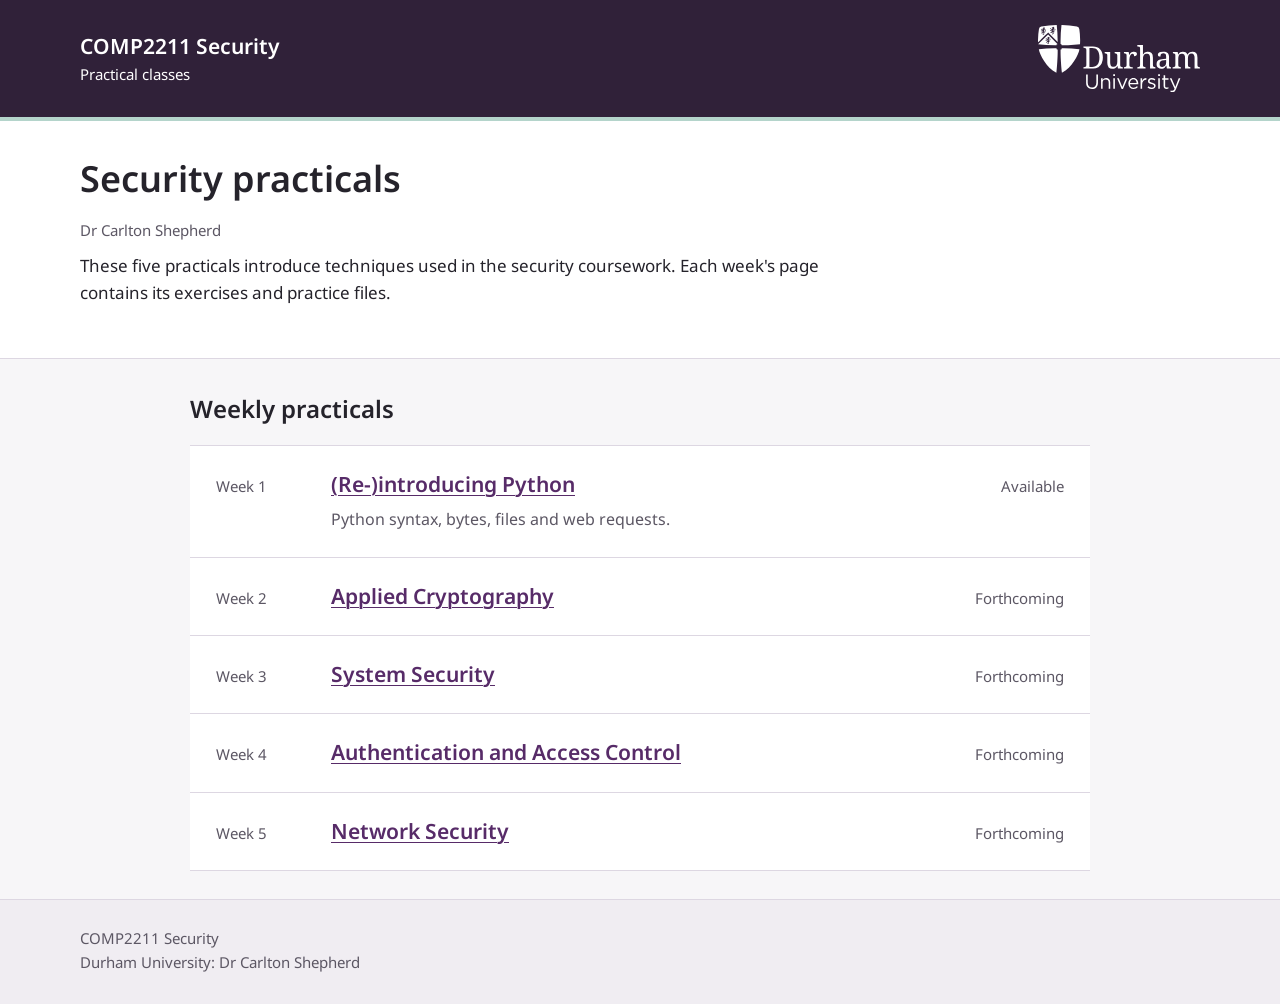
==== index.html @ 73ac0709 "Update" ====
<!DOCTYPE html>
<html lang="en-GB">
<head>
<meta charset="utf-8">
<meta name="viewport" content="width=device-width, initial-scale=1">
<meta name="color-scheme" content="light">
<title>Security practicals | COMP2211 Security | Durham University</title>
<link rel="stylesheet" href="assets/style.css">
</head>
<body>
<a class="skip-link" href="#main">Skip to content</a>
<header class="masthead"><div class="wrap">
<div class="brand">COMP2211 Security<small>Practical classes</small></div>

<img class="durham-logo" src="assets/durham-logo.svg" width="162" alt="Durham University">
</div></header>
<main id="main"><section class="hero"><div class="wrap"><h1>Security practicals</h1><p class="course" style="margin-top:18px">Dr Carlton Shepherd</p><p>These five practicals introduce techniques used in the security coursework. Each week's page contains its exercises and practice files.</p></div></section>
<section class="wrap course-index" aria-labelledby="weeks"><h2 id="weeks">Weekly practicals</h2><ol class="week-list"><li><p class="week-label">Week 1</p><div class="week-content"><h3><a href="week1/index.html">(Re-)introducing Python</a></h3><p class="week-description">Python syntax, bytes, files and web requests.</p></div><p class="week-status">Available</p></li>
<li><p class="week-label">Week 2</p><div class="week-content"><h3><a href="week2/index.html">Applied Cryptography</a></h3></div><p class="week-status">Forthcoming</p></li>
<li><p class="week-label">Week 3</p><div class="week-content"><h3><a href="week3/index.html">System Security</a></h3></div><p class="week-status">Forthcoming</p></li>
<li><p class="week-label">Week 4</p><div class="week-content"><h3><a href="week4/index.html">Authentication and Access Control</a></h3></div><p class="week-status">Forthcoming</p></li>
<li><p class="week-label">Week 5</p><div class="week-content"><h3><a href="week5/index.html">Network Security</a></h3></div><p class="week-status">Forthcoming</p></li>
</ol></section></main>
<footer><div class="wrap"><p>COMP2211 Security<br>Durham University: Dr Carlton Shepherd</p></div></footer>
</body>
</html>
---- assets/style.css ----
@font-face{font-family:"Noto Sans";font-style:normal;font-weight:100 900;font-display:swap;src:url("fonts/noto-sans.ttf") format("truetype")}
:root{--ink:#25232b;--muted:#5c5764;--purple:#572b68;--line:#ddd7e2;--paper:#f7f6f8;--teal:#176d70}
*{box-sizing:border-box}
html{scroll-padding-top:24px}
body{margin:0;background:var(--paper);color:var(--ink);font:17px/1.6 "Noto Sans",Arial,sans-serif}
a{color:var(--purple);text-underline-offset:3px}
a:hover{text-decoration-thickness:2px}
a:focus-visible,summary:focus-visible,button:focus-visible{outline:3px solid var(--teal);outline-offset:5px}
u{text-underline-offset:3px;text-decoration-thickness:1px}
.wrap{width:min(1120px,100% - 48px);margin-inline:auto}
.skip-link{position:absolute;top:-100px;left:16px;background:white;padding:12px;z-index:10}
.skip-link:focus{top:12px}
.masthead{background:#302139;color:white;border-bottom:4px solid #b4d4cb}
.masthead .wrap{display:flex;align-items:center;justify-content:space-between;gap:24px;padding-block:25px}
.brand{font-weight:600;font-size:21px;line-height:1.2}
.brand small{display:block;font-size:15px;font-weight:400;margin-top:5px}
.masthead nav{display:flex;gap:24px;margin-left:auto;font-size:15px;white-space:nowrap}
.masthead a{color:white}
.durham-logo{width:162px;height:auto;flex:none;margin-left:14px}
h1,h2,h3{font-family:inherit;font-weight:600}
h1{font-size:36px;line-height:1.2;margin:0}
h2{font-size:26px;line-height:1.3;margin:0 0 12px}
h3{font-size:22px;line-height:1.3;margin:0 0 10px}
p{margin:0 0 16px}
.hero{background:white;border-bottom:1px solid var(--line)}
.hero .wrap{padding-block:36px 32px}
.hero-heading{display:flex;align-items:center;justify-content:space-between;gap:30px;margin-bottom:26px}
.hero-heading>div{flex:1;min-width:0}
.course{font-size:15px;color:var(--muted);margin:0 0 10px}
.deadline{margin:0;padding:4px 0 4px 22px;border-left:3px solid #b4d4cb;flex:none;font-size:15px;line-height:1.5}
.deadline span{display:block;color:var(--muted);margin-bottom:3px}
.deadline strong{display:block;color:var(--purple);font-size:22px;line-height:1.35}
.hero-content>div>p{max-width:850px}
.actions{display:flex;flex-wrap:wrap;gap:10px;align-items:center;margin-top:22px}
.button{display:inline-block;text-decoration:none;font-weight:600;border:1px solid var(--purple);border-radius:4px;padding:10px 14px;background:var(--purple);color:white;font-size:17px;white-space:nowrap}
.button.secondary{color:var(--purple);background:white}
.button:hover{background:#432052;color:white}
.redistribution{margin-top:28px;padding-top:20px;border-top:1px solid var(--line);max-width:1000px}
.redistribution h2{font-size:17px;margin-bottom:8px}
.redistribution p{margin-bottom:0}
.overview{padding-block:30px 26px;border-bottom:1px solid var(--line)}
.overview p{max-width:1000px}
.exercise-group{padding-top:34px}
.group-heading{display:flex;justify-content:space-between;align-items:baseline;gap:12px;flex-wrap:wrap;padding-bottom:10px;border-bottom:1px solid #d9cedd;margin-bottom:22px}
.group-heading h2,.group-heading p{margin:0}
.group-heading p{color:var(--muted);font-size:15px}
.exercise-grid{display:grid;grid-template-columns:repeat(2,minmax(0,1fr));gap:22px;align-items:stretch}
.exercise{background:white;border:1px solid var(--line);border-radius:4px;padding:24px 26px;display:flex;flex-direction:column;min-width:0;scroll-margin-top:24px}
.exercise-meta{display:flex;justify-content:space-between;align-items:center;gap:20px;margin-bottom:8px;color:var(--muted);font-size:15px}
.exercise-meta span:first-child{font-size:15px;font-weight:600;color:var(--purple)}
.exercise>p{font-size:17px;line-height:1.6}
.exercise .theme{margin:0 0 16px;font-size:15px;color:var(--muted)}
.reading{font-size:17px;margin:0 0 16px}
.reading summary{cursor:pointer;font-weight:600;color:var(--purple);padding-right:6px}
.reading summary:hover{color:#35183f}
.reading p{margin:8px 0 0}
.exercise .reading{margin:0;padding:7px 0;line-height:1.6}
.exercise .reading:last-of-type{margin-bottom:16px}
.video-title{font-weight:600}
.video-load{margin-top:12px;padding:9px 14px;border:1px solid var(--purple);border-radius:4px;background:var(--purple);color:white;font:inherit;cursor:pointer}
.video-load:hover{background:#432052}
.video-slot:has(iframe){margin-top:12px}
.video-slot iframe{display:block;width:100%;height:auto;min-height:200px;aspect-ratio:16/9;border:0;border-radius:4px;background:#151218}
.video-fallback{color:var(--muted)}
.resources{margin-top:auto;padding-top:16px;border-top:1px solid #ebe7ee}
.resource-label{font-size:15px;color:var(--muted);margin:0 0 6px}
.resources a{display:block;width:fit-content;max-width:100%;margin-top:5px;font-size:17px;overflow-wrap:anywhere;line-height:1.6}
code{font:0.9em/1.6 ui-monospace,SFMono-Regular,Consolas,monospace;overflow-wrap:anywhere}
.help{background:white;border:1px solid var(--line);border-radius:4px;padding:24px 26px;margin-block:28px}
.help details{border-top:1px solid var(--line);padding-block:16px}
.help details:last-child{padding-bottom:0}
.help .reading{border-top:0;padding-block:7px}
.help summary{font-weight:600;cursor:pointer}
.help details p:first-of-type{margin-top:12px}
.help details p:last-child{margin-bottom:0}
.help ul{padding-left:20px}
.help li{margin:8px 0;line-height:1.6}
.starter{border-left:4px solid var(--purple)}
pre{white-space:pre-wrap;overflow-wrap:anywhere;padding:14px 16px;background:var(--paper);border-left:3px solid var(--purple);font-size:15px}
footer{border-top:1px solid var(--line);font-size:15px;color:var(--muted);margin-top:40px;background:#f0edf2;padding-block:26px 30px}
footer .wrap{display:flex;justify-content:space-between;gap:20px;flex-wrap:wrap}
footer p{margin:0}
.sr-only{position:absolute;width:1px;height:1px;padding:0;margin:-1px;overflow:hidden;clip:rect(0,0,0,0);white-space:nowrap;border:0}
@media(max-width:900px){.masthead nav{gap:16px}.brand{font-size:18px}.durham-logo{width:140px}}
@media(max-width:760px){.wrap{width:calc(100% - 32px)}.masthead .wrap{flex-wrap:wrap;gap:16px}.brand{font-size:17px}.durham-logo{margin-left:auto;width:120px}.masthead nav{order:3;width:100%;margin-left:0;font-size:15px}.hero-heading{display:block}h1{font-size:32px}.deadline{margin-top:22px;padding-left:16px}.deadline strong{font-size:20px}.hero .wrap{padding-block:28px}.exercise-grid{grid-template-columns:1fr}.exercise,.help{padding:20px}.group-heading{gap:6px}.group-heading h2{font-size:24px}.actions .button{padding:10px 13px}}
@media(prefers-reduced-motion:reduce){html{scroll-behavior:auto}}
@media print{body{font-size:11pt;background:white}.masthead{background:white;color:black}.masthead a{color:black}.masthead .durham-logo{filter:brightness(0)}.masthead nav,.actions,.video,.help{display:none}.hero-heading{display:block}.deadline{margin:20px 0}.exercise-grid{display:block}.exercise{break-inside:avoid;margin-bottom:12px}.wrap{width:100%}}

/* Week 1 practical */
.hero .wrap{padding-block:36px}.hero-heading{margin-bottom:18px}.hero p{max-width:780px}

.session-meta{display:flex;gap:10px;flex-wrap:wrap;margin-top:18px}.session-meta span{font-size:14px;border:1px solid var(--line);border-radius:3px;padding:4px 9px;background:var(--paper)}
.layout{display:grid;grid-template-columns:210px minmax(0,1fr);gap:36px;align-items:start;padding-top:30px}
.toc{position:sticky;top:24px;font-size:14px;line-height:1.5}.toc h2{font-size:16px}.toc ol{padding:0;list-style:none;margin:0}.toc li{margin:0}.toc a{display:block;padding:8px 9px;text-decoration:none;border-left:2px solid var(--line)}.toc a:hover,.toc a[aria-current]{background:#ece5ef;border-color:var(--purple)}.toc a span{display:block;color:var(--muted);font-size:12px}.toc .extra{margin-top:15px}
.content{min-width:0}.section{background:#fff;border:1px solid var(--line);border-radius:4px;padding:28px 30px;margin-bottom:24px;scroll-margin-top:24px}.section h2{font-size:27px}.section h3{font-size:19px;margin-top:24px}.section h4{font-size:17px;margin:20px 0 8px}.section p:last-child{margin-bottom:0}.section li{margin-block:7px}.section ul,.section ol{padding-left:24px}.section .goal{color:var(--muted);margin-bottom:22px}
.callout{border-left:3px solid var(--purple);background:#f5eff7;padding:14px 17px;margin-block:20px}.callout p{margin-bottom:8px}.callout p:last-child{margin:0}.task{border-left:3px solid var(--teal);background:#f0f7f5;padding:15px 18px;margin-block:20px}.task h3{color:#125355;margin:0 0 10px;font-size:18px}.task ol{margin:0}.task p{margin-bottom:10px}.task p:last-child{margin:0}
.codebox{margin:16px 0 20px;border:1px solid var(--line);border-radius:4px;overflow:hidden}.codebar{background:#eee9f0;display:flex;justify-content:space-between;align-items:center;padding:7px 12px;gap:12px;color:#4e3e55;font-size:13px;font-weight:600}.codebox pre{margin:0;border:0;padding:16px;background:#f9f8fa;white-space:pre;overflow-x:auto;overflow-wrap:normal;font-size:14px;line-height:1.65}.codebox code{overflow-wrap:normal;font:inherit}.copy{font:inherit;font-size:12px;border:1px solid #9a87a2;border-radius:3px;background:white;color:var(--purple);padding:4px 10px;cursor:pointer}.output pre{background:#f2f7f5}.output .codebar{background:#e3efeb}.codebox pre:focus{outline:3px solid var(--teal);outline-offset:-3px}
.section details{border-top:1px solid var(--line);padding:12px 0}.section details:last-child{padding-bottom:0}.section summary{cursor:pointer;color:var(--purple);font-weight:600;font-size:15px}.section details p:first-of-type{margin-top:12px}.section details[open]>:last-child{margin-bottom:0}
.table-scroll{overflow-x:auto;margin:16px 0}table{border-collapse:collapse;width:100%;font-size:15px}caption{text-align:left;font-weight:600;margin-bottom:8px}th,td{text-align:left;vertical-align:top;border-bottom:1px solid var(--line);padding:10px 12px}th{background:var(--paper);font-weight:600}.bytes-grid{display:grid;grid-template-columns:repeat(3,1fr);gap:7px;margin:14px 0}.bytes-grid div{border:1px solid var(--line);text-align:center;padding:12px 5px;background:var(--paper)}.bytes-grid small{display:block;color:var(--muted);font-size:12px}.bytes-grid strong{display:block;color:var(--purple);font-family:monospace;font-size:20px}.reading-link{font-size:14px;color:var(--muted)}.url-card{display:block;overflow-wrap:anywhere;padding:12px 14px;background:#f5eff7;border:1px solid var(--line);font-size:14px;margin:12px 0}.js-only{display:none}.js .js-only{display:block}.no-js{display:block}.js .no-js{display:none}.footer-links{display:flex;gap:18px}footer{margin-top:18px}.print-button{font:inherit;cursor:pointer}.screen-status{font-size:13px;color:var(--muted)}
@media(max-width:960px){.layout{grid-template-columns:175px minmax(0,1fr);gap:22px}.section{padding:24px}}
@media(max-width:760px){.layout{display:block;padding-top:22px}.toc{position:static;margin-bottom:22px}.toc ol{display:grid;grid-template-columns:1fr 1fr}.toc .extra{display:none}.section{padding:22px 18px}.section h2{font-size:24px}.codebox pre{font-size:13px}.session-meta{gap:6px}.hero h1{font-size:32px}.masthead nav{display:none}.hero .wrap{padding-block:28px}.bytes-grid{gap:5px}.actions .button{white-space:normal}.table-scroll{font-size:14px}}
@media print{.layout{display:block}.toc,.copy,.js-only,.print-button,.actions,.skip-link{display:none!important}.section{border:0;padding:0;margin:22px 0;break-before:auto}.section h2,.section h3{break-after:avoid}details{display:block}details>*{display:block!important}.section details{padding:8px 0}pre{white-space:pre-wrap!important;overflow-wrap:anywhere!important}.codebox,.callout,.task{break-inside:avoid}.hero .wrap{padding:18px 0}.section h2{font-size:20pt}.masthead .wrap{padding:12px 0}.brand{font-size:16px}.hero h1{font-size:26pt}a{color:inherit}.section{scroll-margin:0}.screen-status{display:none}}
@media(min-width:761px){.toc{max-height:calc(100vh - 48px);overflow-y:auto}}

.extra-example { margin-top: 2rem; padding-top: 1.5rem; border-top: 1px solid #ddd6e4; }

/* Practical index and weekly pages */
.course-index{max-width:900px;padding-block:34px 10px}
.course-index>h2{font-size:24px;margin-bottom:20px}
.week-list{list-style:none;padding:0;margin:0;background:white;border-top:1px solid var(--line)}
.week-list>li{display:grid;grid-template-columns:95px minmax(0,1fr) 125px;gap:20px;align-items:baseline;padding:24px 26px;border-bottom:1px solid var(--line)}
.week-label,.week-status{font-size:15px;color:var(--muted);margin:0}
.week-status{text-align:right}
.week-list h3{font-size:21px;margin:0;line-height:1.4}
.week-list h3 a{text-decoration-thickness:1px}
.week-list p.week-description{font-size:16px;color:var(--muted);margin:8px 0 0}
.week-notice{max-width:900px;padding-block:34px 10px;min-height:220px}
.week-notice h2{font-size:24px}
@media(max-width:760px){.masthead nav{display:flex;flex-wrap:wrap}.week-list>li{grid-template-columns:minmax(0,1fr) auto;gap:8px 14px;padding:20px 18px}.week-label{grid-column:1;grid-row:1}.week-status{grid-column:2;grid-row:1}.week-content{grid-column:1 / -1;grid-row:2}.week-list h3{font-size:20px}.course-index{padding-top:26px}.footer-links{flex-wrap:wrap}.hero p{overflow-wrap:break-word}}
@media print{.masthead nav{display:none}.week-list>li{break-inside:avoid}.week-notice{min-height:0}}
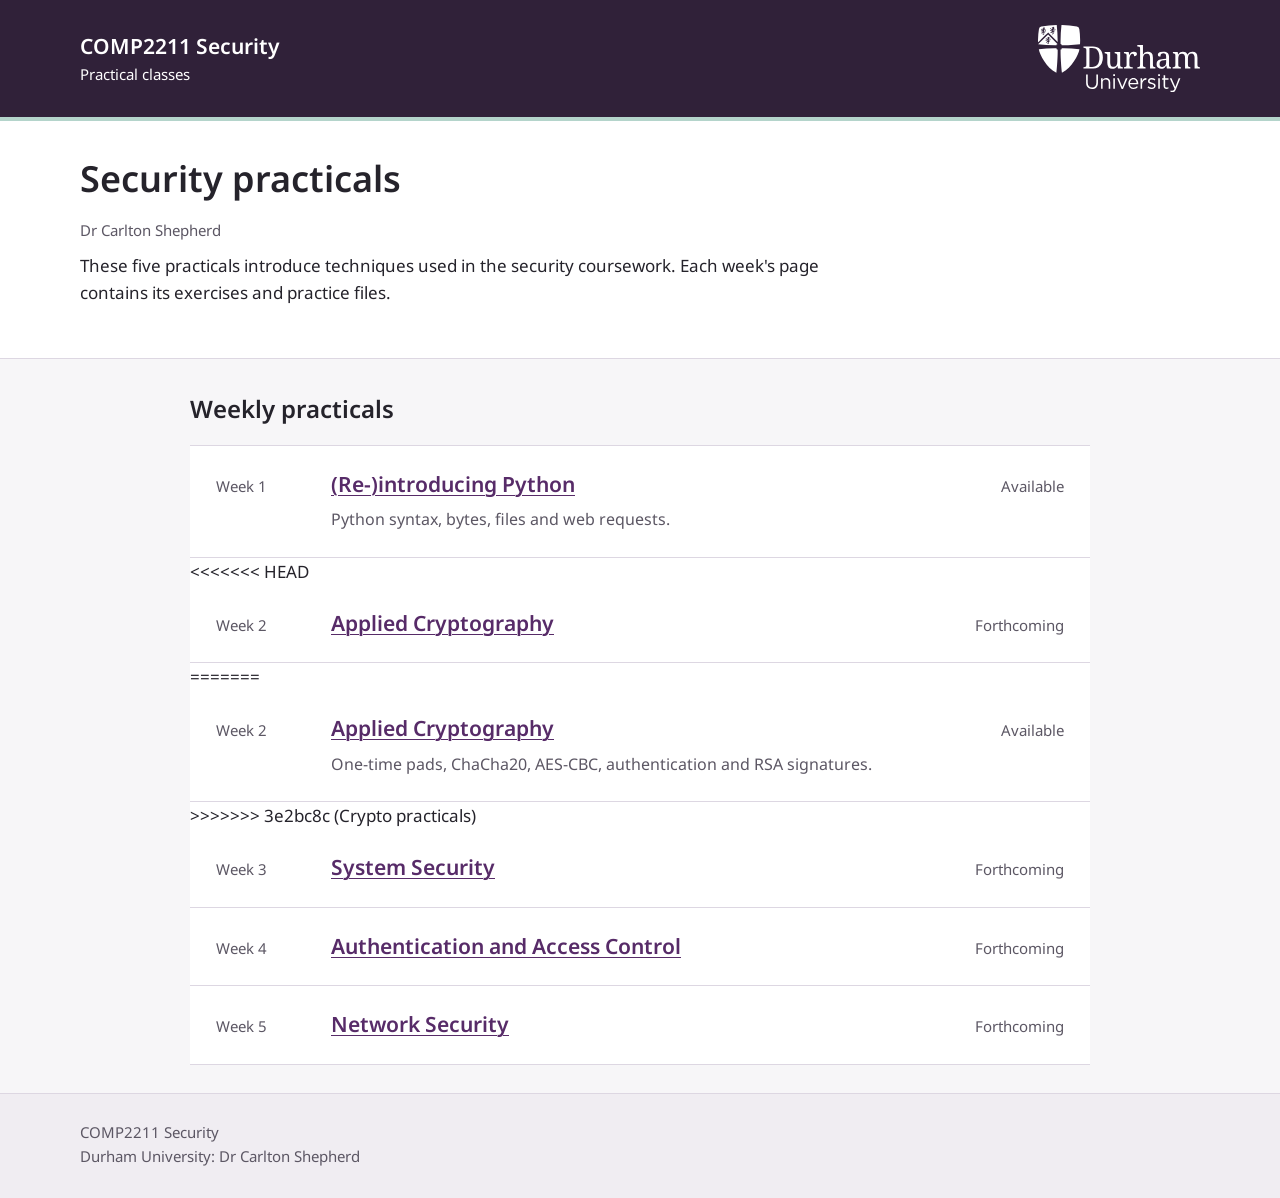
==== commit f5d193bc: "Crypto practicals" ====
--- a/index.html
+++ b/index.html
@@ -16,7 +16,11 @@
 </div></header>
 <main id="main"><section class="hero"><div class="wrap"><h1>Security practicals</h1><p class="course" style="margin-top:18px">Dr Carlton Shepherd</p><p>These five practicals introduce techniques used in the security coursework. Each week's page contains its exercises and practice files.</p></div></section>
 <section class="wrap course-index" aria-labelledby="weeks"><h2 id="weeks">Weekly practicals</h2><ol class="week-list"><li><p class="week-label">Week 1</p><div class="week-content"><h3><a href="week1/index.html">(Re-)introducing Python</a></h3><p class="week-description">Python syntax, bytes, files and web requests.</p></div><p class="week-status">Available</p></li>
+<<<<<<< HEAD
 <li><p class="week-label">Week 2</p><div class="week-content"><h3><a href="week2/index.html">Applied Cryptography</a></h3></div><p class="week-status">Forthcoming</p></li>
+=======
+<li><p class="week-label">Week 2</p><div class="week-content"><h3><a href="week2/index.html">Applied Cryptography</a></h3><p class="week-description">One-time pads, ChaCha20, AES-CBC, authentication and RSA signatures.</p></div><p class="week-status">Available</p></li>
+>>>>>>> 3e2bc8c (Crypto practicals)
 <li><p class="week-label">Week 3</p><div class="week-content"><h3><a href="week3/index.html">System Security</a></h3></div><p class="week-status">Forthcoming</p></li>
 <li><p class="week-label">Week 4</p><div class="week-content"><h3><a href="week4/index.html">Authentication and Access Control</a></h3></div><p class="week-status">Forthcoming</p></li>
 <li><p class="week-label">Week 5</p><div class="week-content"><h3><a href="week5/index.html">Network Security</a></h3></div><p class="week-status">Forthcoming</p></li>
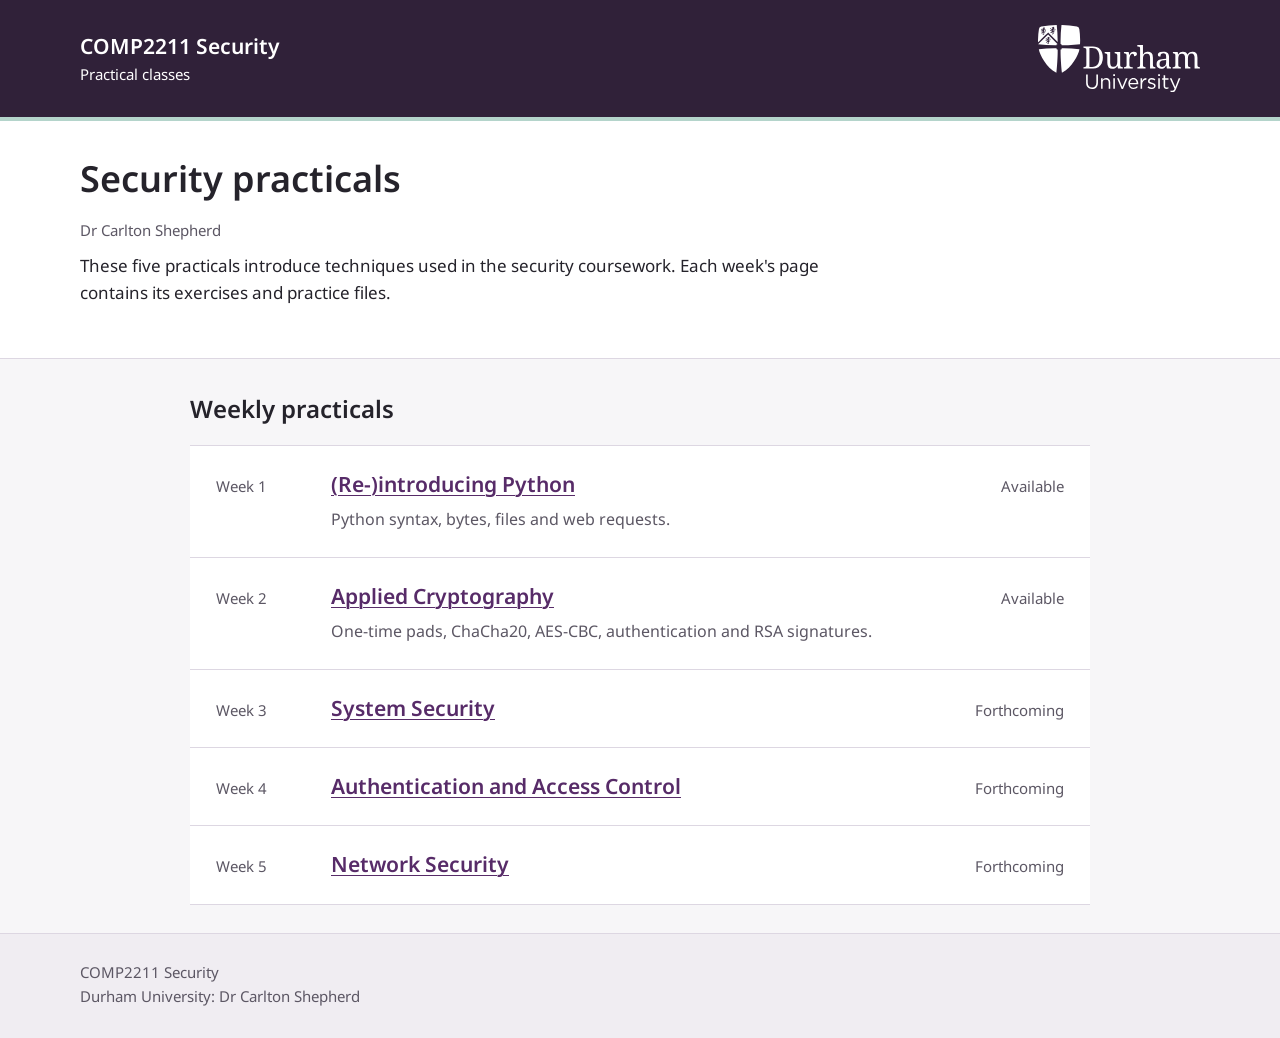
==== commit af01525c: "Crypto practical" ====
--- a/index.html
+++ b/index.html
@@ -16,11 +16,7 @@
 </div></header>
 <main id="main"><section class="hero"><div class="wrap"><h1>Security practicals</h1><p class="course" style="margin-top:18px">Dr Carlton Shepherd</p><p>These five practicals introduce techniques used in the security coursework. Each week's page contains its exercises and practice files.</p></div></section>
 <section class="wrap course-index" aria-labelledby="weeks"><h2 id="weeks">Weekly practicals</h2><ol class="week-list"><li><p class="week-label">Week 1</p><div class="week-content"><h3><a href="week1/index.html">(Re-)introducing Python</a></h3><p class="week-description">Python syntax, bytes, files and web requests.</p></div><p class="week-status">Available</p></li>
-<<<<<<< HEAD
-<li><p class="week-label">Week 2</p><div class="week-content"><h3><a href="week2/index.html">Applied Cryptography</a></h3></div><p class="week-status">Forthcoming</p></li>
-=======
 <li><p class="week-label">Week 2</p><div class="week-content"><h3><a href="week2/index.html">Applied Cryptography</a></h3><p class="week-description">One-time pads, ChaCha20, AES-CBC, authentication and RSA signatures.</p></div><p class="week-status">Available</p></li>
->>>>>>> 3e2bc8c (Crypto practicals)
 <li><p class="week-label">Week 3</p><div class="week-content"><h3><a href="week3/index.html">System Security</a></h3></div><p class="week-status">Forthcoming</p></li>
 <li><p class="week-label">Week 4</p><div class="week-content"><h3><a href="week4/index.html">Authentication and Access Control</a></h3></div><p class="week-status">Forthcoming</p></li>
 <li><p class="week-label">Week 5</p><div class="week-content"><h3><a href="week5/index.html">Network Security</a></h3></div><p class="week-status">Forthcoming</p></li>
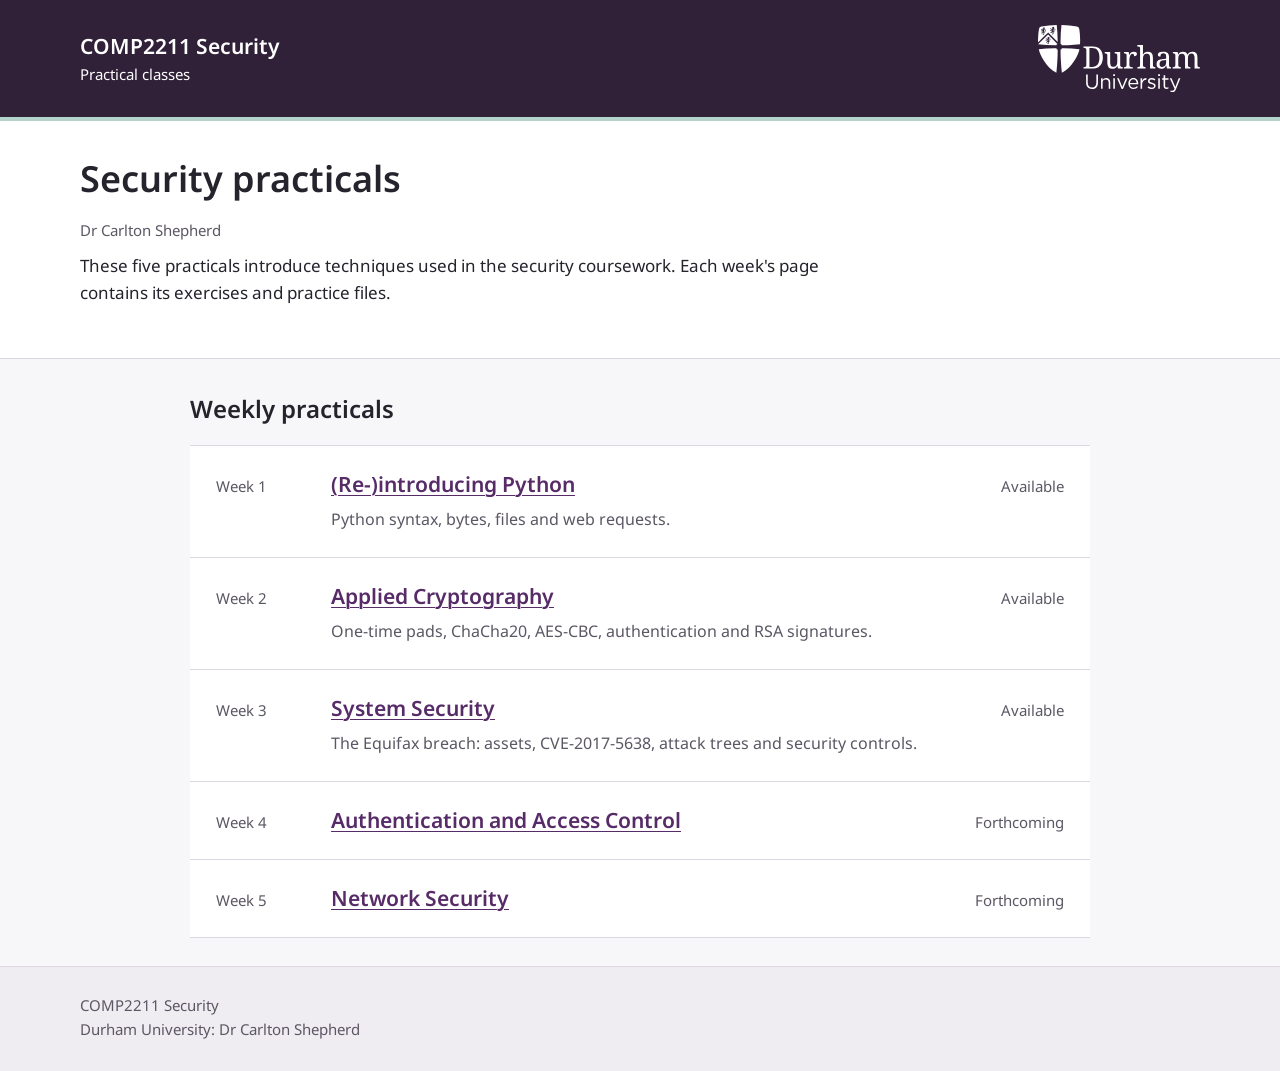
==== commit 56ae2613: "System security" ====
--- a/index.html
+++ b/index.html
@@ -17,7 +17,7 @@
 <main id="main"><section class="hero"><div class="wrap"><h1>Security practicals</h1><p class="course" style="margin-top:18px">Dr Carlton Shepherd</p><p>These five practicals introduce techniques used in the security coursework. Each week's page contains its exercises and practice files.</p></div></section>
 <section class="wrap course-index" aria-labelledby="weeks"><h2 id="weeks">Weekly practicals</h2><ol class="week-list"><li><p class="week-label">Week 1</p><div class="week-content"><h3><a href="week1/index.html">(Re-)introducing Python</a></h3><p class="week-description">Python syntax, bytes, files and web requests.</p></div><p class="week-status">Available</p></li>
 <li><p class="week-label">Week 2</p><div class="week-content"><h3><a href="week2/index.html">Applied Cryptography</a></h3><p class="week-description">One-time pads, ChaCha20, AES-CBC, authentication and RSA signatures.</p></div><p class="week-status">Available</p></li>
-<li><p class="week-label">Week 3</p><div class="week-content"><h3><a href="week3/index.html">System Security</a></h3></div><p class="week-status">Forthcoming</p></li>
+<li><p class="week-label">Week 3</p><div class="week-content"><h3><a href="week3/index.html">System Security</a></h3><p class="week-description">The Equifax breach: assets, CVE-2017-5638, attack trees and security controls.</p></div><p class="week-status">Available</p></li>
 <li><p class="week-label">Week 4</p><div class="week-content"><h3><a href="week4/index.html">Authentication and Access Control</a></h3></div><p class="week-status">Forthcoming</p></li>
 <li><p class="week-label">Week 5</p><div class="week-content"><h3><a href="week5/index.html">Network Security</a></h3></div><p class="week-status">Forthcoming</p></li>
 </ol></section></main>
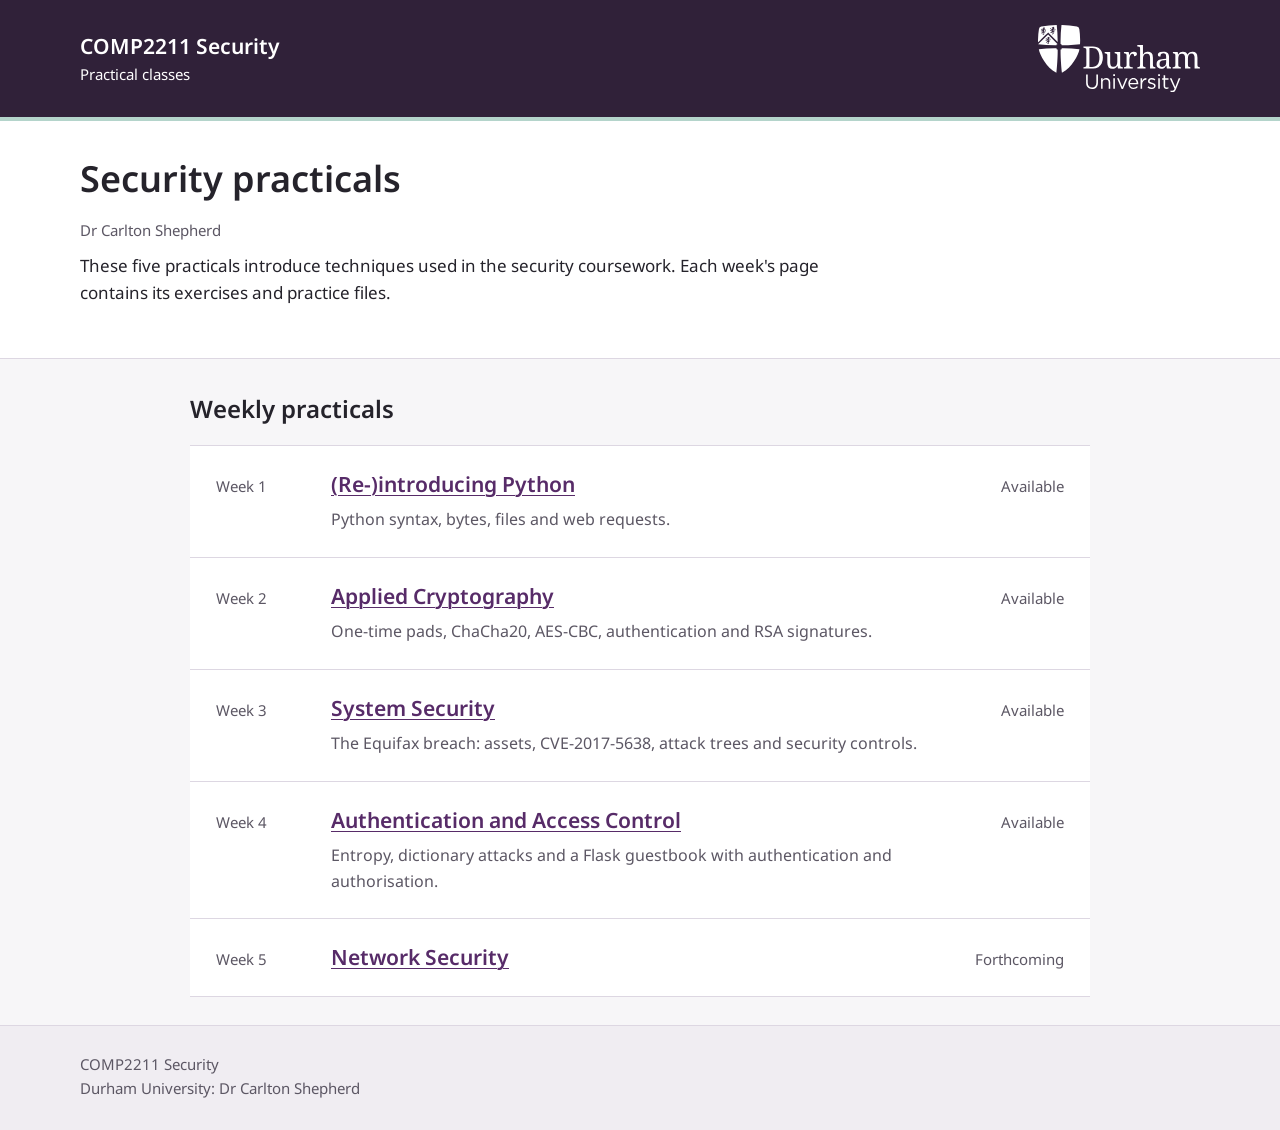
==== commit bbac5c1b: "Add week 4" ====
--- a/index.html
+++ b/index.html
@@ -18,7 +18,7 @@
 <section class="wrap course-index" aria-labelledby="weeks"><h2 id="weeks">Weekly practicals</h2><ol class="week-list"><li><p class="week-label">Week 1</p><div class="week-content"><h3><a href="week1/index.html">(Re-)introducing Python</a></h3><p class="week-description">Python syntax, bytes, files and web requests.</p></div><p class="week-status">Available</p></li>
 <li><p class="week-label">Week 2</p><div class="week-content"><h3><a href="week2/index.html">Applied Cryptography</a></h3><p class="week-description">One-time pads, ChaCha20, AES-CBC, authentication and RSA signatures.</p></div><p class="week-status">Available</p></li>
 <li><p class="week-label">Week 3</p><div class="week-content"><h3><a href="week3/index.html">System Security</a></h3><p class="week-description">The Equifax breach: assets, CVE-2017-5638, attack trees and security controls.</p></div><p class="week-status">Available</p></li>
-<li><p class="week-label">Week 4</p><div class="week-content"><h3><a href="week4/index.html">Authentication and Access Control</a></h3></div><p class="week-status">Forthcoming</p></li>
+<li><p class="week-label">Week 4</p><div class="week-content"><h3><a href="week4/index.html">Authentication and Access Control</a></h3><p class="week-description">Entropy, dictionary attacks and a Flask guestbook with authentication and authorisation.</p></div><p class="week-status">Available</p></li>
 <li><p class="week-label">Week 5</p><div class="week-content"><h3><a href="week5/index.html">Network Security</a></h3></div><p class="week-status">Forthcoming</p></li>
 </ol></section></main>
 <footer><div class="wrap"><p>COMP2211 Security<br>Durham University: Dr Carlton Shepherd</p></div></footer>
